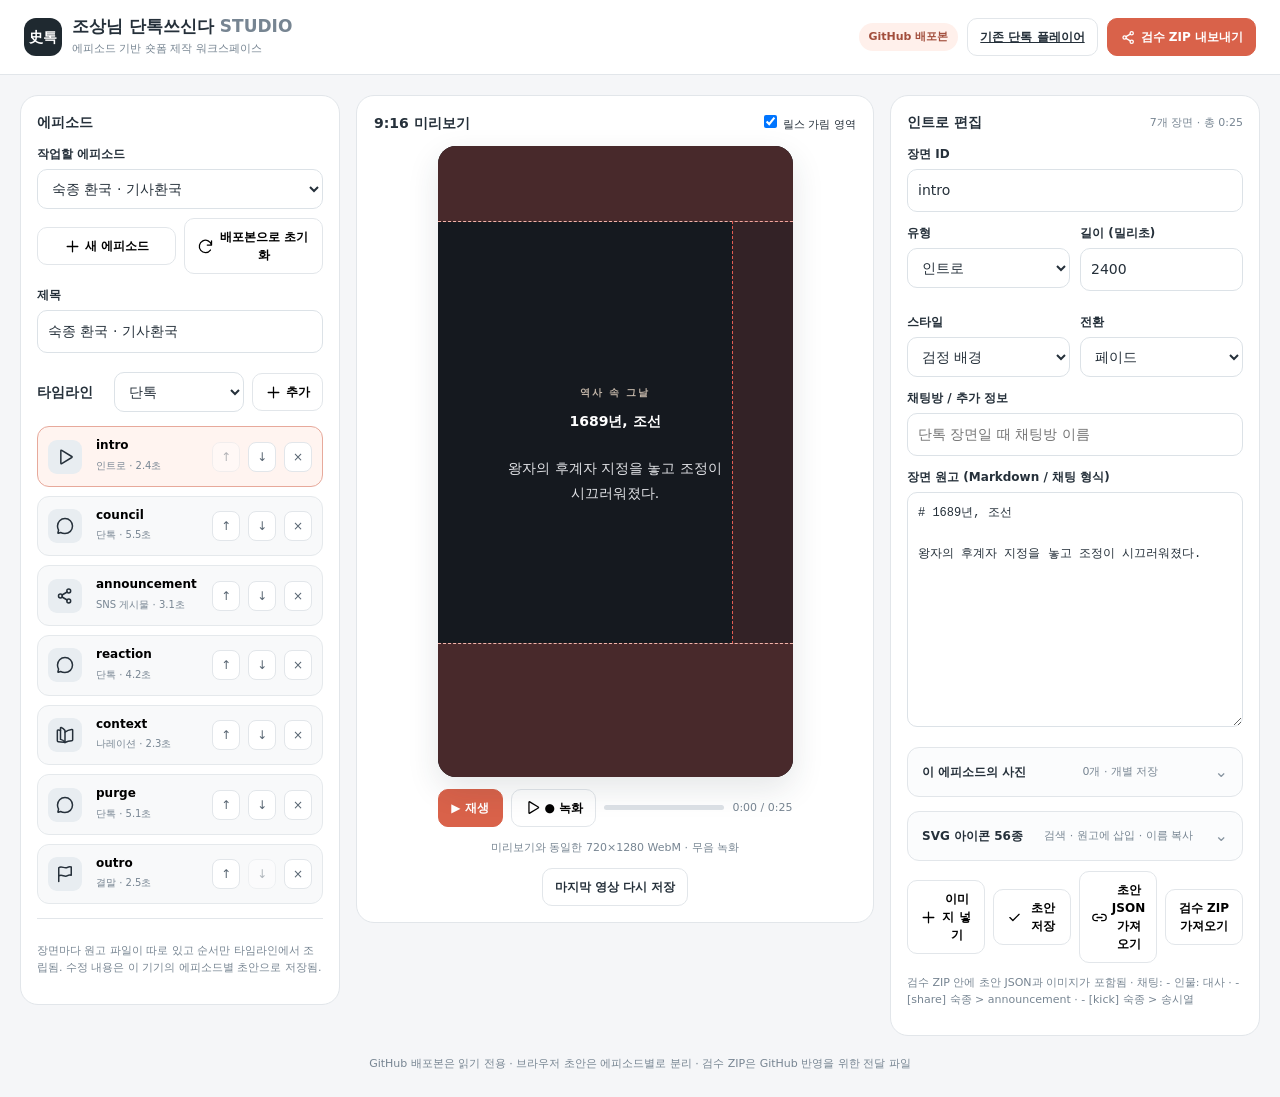
==== studio.html @ 0820fd2d "feat(studio): canvas preview, video recorder controls and episode media library" ====
<!doctype html>
<html lang="ko">
<head>
<meta charset="utf-8">
<meta name="viewport" content="width=device-width,initial-scale=1,viewport-fit=cover">
<meta name="color-scheme" content="light">
<title>조상님 단톡쓰신다 · Studio</title>
<link rel="stylesheet" href="studio/studio.css">
</head>
<body>
<header class="top">
  <div class="brand"><div class="mark">史톡</div><div><h1>조상님 단톡쓰신다 <span class="muted">STUDIO</span></h1><small>에피소드 기반 숏폼 제작 워크스페이스</small></div></div>
  <div class="header-actions"><span id="saveState" class="status">불러오는 중</span><a class="btn" href="/">기존 단톡 플레이어</a><button id="exportBtn" class="btn primary" data-studio-icon="share" type="button">검수 ZIP 내보내기</button></div>
</header>
<main class="main">
  <section class="panel episode-panel" aria-label="에피소드 및 장면 목록">
    <div class="panel-inner">
      <h2>에피소드</h2>
      <label for="episodeSelect">작업할 에피소드</label>
      <select id="episodeSelect"></select>
      <div class="row buttons" style="margin-top:9px"><button id="newEpisodeBtn" class="btn" data-studio-icon="plus" type="button">새 에피소드</button><button id="resetBtn" class="btn" data-studio-icon="refresh" type="button">배포본으로 초기화</button></div>
      <label for="episodeTitle">제목</label><input id="episodeTitle" type="text" maxlength="100">
      <div class="row" style="margin-top:19px"><h2 style="margin:0;flex:1">타임라인</h2><select id="newKind" aria-label="추가할 장면 유형" style="width:130px"><option value="chat">단톡</option><option value="narration">나레이션</option><option value="post">SNS 게시물</option><option value="intro">인트로</option><option value="photo">사진</option><option value="outro">결말</option></select><button id="addSceneBtn" class="btn" data-studio-icon="plus" type="button" aria-label="장면 추가">추가</button></div>
      <div id="timeline" class="timeline" aria-label="장면 순서"></div>
      <div class="workspace-tip">
        <p class="hint">장면마다 원고 파일이 따로 있고 순서만 타임라인에서 조립됨. 수정 내용은 이 기기의 에피소드별 초안으로 저장됨.</p>
      </div>
    </div>
  </section>
  <section class="panel preview-panel" aria-label="영상 장면 미리보기">
    <div class="preview-title"><h2>9:16 미리보기</h2><label style="margin:0;font-weight:500;font-size:11px"><input type="checkbox" id="guideToggle" checked> 릴스 가림 영역</label></div>
    <div id="stage" class="stage"><div id="sceneContainer" class="scene"></div><canvas id="videoCanvas" class="studio-video-canvas" width="720" height="1280" aria-label="장면 재생과 실제 녹화에 사용되는 영상 미리보기"></canvas><div id="guides" class="safe-guides"><div class="safe-right"></div></div></div>
    <div class="preview-controls"><button id="playBtn" class="btn primary" type="button">▶ 재생</button><button id="recordBtn" class="btn" data-studio-icon="play" type="button">● 녹화</button><div class="progress"><span id="progressFill"></span></div><span id="previewTime" class="preview-time">0:00</span></div>
    <p class="hint" id="recordHelp" style="text-align:center;margin:0">미리보기와 동일한 720×1280 WebM · 무음 녹화</p><a id="recordDownload" class="btn hidden" download="episode.webm">마지막 영상 다시 저장</a>
  </section>
  <section class="panel editor-panel" aria-label="선택 장면 편집">
    <div class="panel-inner">
      <div class="row" style="justify-content:space-between"><h2 id="editingHeading" style="margin:0">장면 편집</h2><span id="scenePosition" class="hint">장면을 선택하세요</span></div>
      <label for="sceneId">장면 ID</label><input id="sceneId" type="text" readonly>
      <div class="field-grid">
        <div><label for="sceneKind">유형</label><select id="sceneKind"><option value="intro">인트로</option><option value="chat">단톡</option><option value="post">SNS 게시물</option><option value="narration">나레이션</option><option value="photo">사진</option><option value="outro">결말</option></select></div>
        <div><label for="duration">길이 (밀리초)</label><input id="duration" type="number" min="200" max="60000" step="100"></div>
        <div><label for="sceneVariant">스타일</label><select id="sceneVariant"><option value="">기본</option><option value="kakao">단톡 · 카톡</option><option value="webtoon">나레이션 · 웹툰</option><option value="social">SNS · 게시물</option><option value="dark">검정 배경</option></select></div>
        <div><label for="transition">전환</label><select id="transition"><option value="cut">바로 전환</option><option value="fade">페이드</option></select></div>
      </div>
      <label for="sceneRoom">채팅방 / 추가 정보</label><input id="sceneRoom" type="text" placeholder="단톡 장면일 때 채팅방 이름">
      <label for="sceneContent">장면 원고 (Markdown / 채팅 형식)</label>
      <textarea id="sceneContent" class="editor-area" spellcheck="false" placeholder="# 1689년, 조선"></textarea>
      <details class="icon-library" id="assetsLibrary">
        <summary><strong>이 에피소드의 사진</strong> <span class="muted" id="mediaCount">0개 · 개별 저장</span></summary>
        <div class="icon-library-body">
          <div id="mediaGrid" class="media-grid"></div>
          <p class="hint">사진을 누르면 선택 장면 커서 위치에 삽입됨 · 사진은 이 에피소드에만 저장됨</p>
        </div>
      </details>
      <details class="icon-library" id="iconLibrary">
        <summary><strong>SVG 아이콘 56종</strong> <span class="muted">검색 · 원고에 삽입 · 이름 복사</span></summary>
        <div class="icon-library-body">
          <label for="iconSearch">아이콘 이름 검색</label>
          <input id="iconSearch" type="search" placeholder="예: chat, play, bell, home-fill" autocomplete="off">
          <div id="iconGrid" class="icon-grid" aria-label="SVG 아이콘 목록"></div>
          <p class="hint">아이콘을 누르면 커서 위치에 <code>:icon(chat):</code> 같은 표식이 들어감. 본문·채팅·SNS 화면에서 동일하게 표시됨.</p>
        </div>
      </details>
      <div class="row buttons" style="margin-top:10px"><button class="btn" id="uploadImageBtn" data-studio-icon="plus" type="button">이미지 넣기</button><button class="btn" id="saveBtn" data-studio-icon="check" type="button">초안 저장</button><button class="btn" id="importBtn" data-studio-icon="link" type="button">초안 JSON 가져오기</button><button class="btn" id="importZipBtn" type="button">검수 ZIP 가져오기</button></div>
      <p id="editorHelp" class="hint">검수 ZIP 안에 초안 JSON과 이미지가 포함됨 · 채팅: - 인물: 대사 · - [share] 숙종 > announcement · - [kick] 숙종 > 송시열</p>
      <p id="error" class="hint" style="color:#b34d45" role="status"></p>
    </div>
  </section>
</main>
<div class="footer">GitHub 배포본은 읽기 전용 · 브라우저 초안은 에피소드별로 분리 · 검수 ZIP은 GitHub 반영을 위한 전달 파일</div>
<input id="imageFile" type="file" accept="image/*" hidden>
<input id="importFile" type="file" accept="application/json,.json" hidden><input id="importZipFile" type="file" accept=".zip,application/zip" hidden>
<script defer src="studio/icons.js"></script>
<script defer src="studio/renderer.js"></script>
<script defer src="studio/canvas.js"></script>
<script defer src="studio/webm.js"></script>
<script defer src="studio/zip.js"></script>
<script defer src="studio/app.js"></script>
</body>
</html>
---- studio/studio.css ----
:root{color-scheme:light;--base:#f5f6f8;--paper:#fff;--text:#25303a;--muted:#778592;--line:#e2e6ea;--accent:#d9624a}
*{box-sizing:border-box}body{margin:0;background:var(--base);color:var(--text);font:14px/1.5 "Pretendard","Noto Sans KR",system-ui,sans-serif}
button,input,select,textarea{font:inherit}button{cursor:pointer}button:disabled{opacity:.45;cursor:not-allowed}
header.top{display:flex;gap:16px;align-items:center;justify-content:space-between;padding:16px 24px;background:var(--paper);border-bottom:1px solid var(--line)}
.brand{display:flex;align-items:center;gap:10px}.mark{display:grid;place-items:center;background:#1f2930;color:#fff;font-weight:900;width:38px;height:38px;border-radius:12px}.brand h1{font-size:17px;line-height:1.25;margin:0}.brand small{font-size:11px;color:var(--muted)}a{color:inherit}
.header-actions{display:flex;align-items:center;gap:9px;flex-wrap:wrap}
.status{color:#a24e3c;font-size:11px;font-weight:750;background:#fff0eb;border-radius:99px;padding:6px 10px}.status.saved{color:#4f806a;background:#e8f3ed}
.btn{display:inline-flex;align-items:center;justify-content:center;border:1px solid var(--line);background:#fff;padding:9px 12px;border-radius:10px;font-size:12px;font-weight:750;gap:4px;min-height:37px}
.btn.primary{background:var(--accent);color:#fff;border-color:var(--accent)}.btn.ghost{background:#f5f6f8}
.main{display:grid;grid-template-columns:minmax(270px,320px) minmax(305px,1fr) minmax(310px,370px);gap:16px;padding:20px;max-width:1550px;margin:auto;align-items:start}
.panel{background:var(--paper);border:1px solid var(--line);border-radius:18px;min-height:180px;overflow:hidden}.panel-inner{padding:16px}.panel h2{font-size:14px;margin:0 0 12px}.muted{color:var(--muted)}.hint{font-size:11px;color:var(--muted);line-height:1.55}
label{display:block;font-weight:750;font-size:12px;margin:12px 0 6px}
input[type=text],input[type=number],select,textarea{width:100%;border:1px solid #dce2e7;background:#fff;border-radius:10px;padding:10px;color:var(--text);outline-offset:2px}
select{cursor:pointer}.row{display:flex;gap:8px;align-items:center}.row>*{min-width:0}.row>*:first-child{flex:1}
.timeline{display:grid;gap:9px;margin:14px 0}.scene-item{background:#f8f9fa;border:1px solid #e5e9ec;border-radius:12px;padding:10px;text-align:left;display:flex;gap:8px;align-items:center;transition:border-color .12s,background .12s}
.scene-item.selected{background:#fff4f0;border-color:#e7a99b}.scene-icon{display:grid;place-items:center;flex:0 0 34px;width:34px;height:34px;border-radius:9px;background:#e8edf1;font-size:16px}
.scene-item strong{display:block;font-size:12px;line-height:1.3}.scene-item small{color:var(--muted);font-size:10px}.scene-item .scene-name{flex:1;min-width:0}.scene-item .scene-name strong{overflow:hidden;text-overflow:ellipsis;white-space:nowrap}.mini{width:28px;height:30px;border:1px solid var(--line);background:#fff;border-radius:8px;color:#586572;font-size:12px}
.row.buttons{flex-wrap:wrap}.row.buttons>*{flex:1}.workspace-tip{border-top:1px solid var(--line);margin-top:14px;padding-top:12px}
.preview-panel{display:flex;flex-direction:column;align-items:center;gap:12px;padding:16px 12px}.preview-title{align-self:stretch;display:flex;justify-content:space-between;align-items:center;padding:0 5px}.preview-title h2{margin:0}.stage{position:relative;width:min(100%,355px);aspect-ratio:9/16;border-radius:18px;overflow:hidden;background:#161b22;isolation:isolate;box-shadow:0 12px 32px #25333c1e}
.stage>.scene{position:absolute;inset:0;overflow:hidden;animation:sceneEnter .23s ease-out both}
.stage>.scene.is-fading{animation:sceneFade .26s ease-out both}
@keyframes sceneEnter{from{opacity:.65;transform:translateY(5px)}to{opacity:1;transform:none}}
@keyframes sceneFade{from{opacity:0}to{opacity:1}}
.scene-fullcard{position:absolute;inset:0;padding:16% 9% 22%;display:flex;flex-direction:column;justify-content:center;gap:12px;text-align:center;overflow:hidden}
.scene-fullcard.dark{background:#15191f;color:#fff}.scene-fullcard.narration{background:#17191d;color:#fff;padding:22% 9% 29%}
.scene-kicker{letter-spacing:2px;text-transform:uppercase;font-size:10px;color:#c1b4a7;font-weight:700}.scene-bigtitle{font-size:clamp(21px,5vw,29px);line-height:1.42;margin:0;word-break:keep-all;white-space:pre-wrap}.scene-description{color:#e1e2e6;font-size:14px;line-height:1.8;white-space:pre-wrap;word-break:keep-all}.scene-description p{margin:0 0 10px}.scene-background-image{position:absolute;inset:0;width:100%;height:100%;object-fit:cover;z-index:-1;opacity:.48}.webtoon-narration{background:#13171be8;border:1px solid #a9b4c0;padding:16px 14px;text-align:left}
.studio-chat{position:absolute;inset:0;background:#b9cee0;padding:12% 16% 22% 3%;display:flex;flex-direction:column;color:#213443}.studio-chat-head{display:flex;align-items:center;gap:8px;background:#dae5f0;margin:-2px -16% 0 -3.5%;padding:10px 20% 11px 7%;min-height:48px;font-size:12px;font-weight:800}.studio-back{font-size:20px}.studio-room{flex:1;overflow:hidden;text-overflow:ellipsis;white-space:nowrap}.studio-menu{opacity:.65}.studio-chat-body{overflow:hidden;flex:1;display:flex;flex-direction:column;justify-content:flex-end;gap:8px;padding:8px 0}.studio-chat-row{display:flex;gap:7px;align-items:flex-start;animation:bubbleIn .25s ease both}.studio-chat-avatar{flex:0 0 25px;width:25px;height:25px;border-radius:8px;background:#60788d;display:grid;place-items:center;color:#fff;font-size:11px;font-weight:800}.studio-chat-message{flex:1;min-width:0;display:flex;flex-direction:column;align-items:flex-start;gap:3px}.studio-chat-author{font-size:10px;font-weight:750}.studio-chat-bubble,.studio-shared-post{background:#fff;border-radius:3px 10px 10px 10px;padding:9px;font-size:12px;line-height:1.5;white-space:pre-wrap;overflow-wrap:anywhere;max-width:100%}.studio-shared-post{width:100%;border:1px solid #e5e9ed}.studio-share-label{color:#758392;font-size:10px;margin-bottom:5px}.studio-shared-post p{font-size:11px;margin:5px 0}.studio-system{align-self:center;text-align:center;font-size:10px;color:#fff;border-radius:99px;background:#566c8099;padding:7px 10px;animation:bubbleIn .25s ease both}
@keyframes bubbleIn{from{opacity:0;transform:translateY(8px)}to{opacity:1;transform:none}}
.studio-post-wrap{position:absolute;inset:0;display:flex;align-items:center;justify-content:center;background:#eef1f5;padding:16% 10% 20%}
.studio-post{background:#fff;border:1px solid #dae1e6;width:100%;border-radius:18px;padding:16px;box-shadow:0 9px 35px #161f2816}.studio-post-head{display:flex;align-items:center;gap:9px}.studio-post-avatar{width:37px;height:37px;border-radius:50%;background:#26333d;color:#fff;display:grid;place-items:center;font-size:18px;font-weight:800}.studio-post-author{flex:1;display:flex;flex-direction:column;gap:0;font-size:12px}.studio-post-author span{font-size:10px;color:#85909c}.studio-post-dots{color:#99a3ae}.studio-post-text{font-size:14px;line-height:1.6;white-space:pre-wrap;overflow-wrap:anywhere;margin-top:17px}.studio-post-text p{margin:0 0 9px}.studio-post-actions{font-size:15px;color:#71808b;letter-spacing:2px;border-top:1px solid #edf1f3;margin-top:12px;padding-top:11px}.studio-post-image{width:100%;max-height:225px;object-fit:cover;border-radius:11px}
.studio-photo-wrap{position:absolute;inset:0;display:flex;flex-direction:column;align-items:center;justify-content:center;background:#161b20;padding:14% 8% 21%;color:white}.studio-photo-image{width:100%;max-height:80%;object-fit:contain;border-radius:8px}.studio-photo-title{font-size:19px}.studio-photo-caption{font-size:12px;line-height:1.5;text-align:center}.scene-image-missing{padding:22px;border:1px dashed #bdc6ce;border-radius:12px;font-size:12px;text-align:center}
.safe-guides{pointer-events:none;position:absolute;inset:0;z-index:10}.safe-guides.hidden{display:none}.safe-guides:before{content:'';position:absolute;inset:0 0 auto;background:#e35b5240;height:12%;border-bottom:1px dashed #f3b5ab}.safe-guides:after{content:'';position:absolute;inset:auto 0 0;background:#e35b5240;height:21%;border-top:1px dashed #f3b5ab}.safe-right{position:absolute;inset:12% 0 21% auto;width:17%;background:#e35b5226;border-left:1px dashed #e35b52}
.preview-controls{display:flex;gap:8px;align-items:center;justify-content:center;width:min(100%,355px)}.preview-controls button{min-width:65px}.progress{height:5px;background:#dde2e7;border-radius:20px;flex:1;overflow:hidden}.progress>span{display:block;height:100%;width:0;background:var(--accent)}.preview-time{font-size:11px;color:var(--muted);font-variant-numeric:tabular-nums}
.editor-area{resize:vertical;min-height:235px;max-height:60vh;font-family:ui-monospace,SFMono-Regular,Consolas,monospace;font-size:12px;line-height:1.7}.field-grid{display:grid;grid-template-columns:1fr 1fr;gap:10px}.field-grid label{margin-bottom:6px}.footer{font-size:11px;color:var(--muted);padding:0 20px 24px;text-align:center;max-width:1550px;margin:auto}.busy{opacity:.6;pointer-events:none}
@media(max-width:1180px){.main{grid-template-columns:minmax(230px,300px) 1fr}.editor-panel{grid-column:2;grid-row:1/span 2}.preview-panel{grid-column:1;grid-row:2}.stage{max-width:300px}}
@media(max-width:800px){header.top{padding:12px 15px;align-items:flex-start}.header-actions{justify-content:flex-end}.header-actions a{display:none}.main{display:flex;flex-direction:column;padding:12px;gap:12px}.panel{width:100%}.preview-panel{order:1}.episode-panel{order:2}.editor-panel{order:3}.stage{max-width:320px}.brand h1{font-size:14px}}


/* Soft SVG icons — original source geometry through CSS mask / currentColor. */
.studio-icon{display:inline-block;flex:none;width:18px;height:18px;background:currentColor;
  -webkit-mask-image:var(--studio-icon-url);mask-image:var(--studio-icon-url);
  -webkit-mask-repeat:no-repeat;mask-repeat:no-repeat;
  -webkit-mask-position:center;mask-position:center;
  -webkit-mask-size:contain;mask-size:contain;
  vertical-align:-.19em}
.scene-inline-icon{margin:0 .08em;vertical-align:-.22em}
.icon-library{margin-top:14px;border:1px solid var(--line);border-radius:12px;overflow:hidden;background:#fbfcfd}
.icon-library summary{cursor:pointer;list-style:none;padding:12px 14px;display:flex;justify-content:space-between;gap:6px;align-items:center;font-size:12px}
.icon-library summary::-webkit-details-marker{display:none}
.icon-library summary::after{content:'⌄';font-size:16px;color:#8794a0}
.icon-library[open] summary::after{content:'⌃'}
.icon-library summary span{font-size:11px}
.icon-library-body{border-top:1px solid var(--line);padding:12px}
.icon-library-body label{margin:0 0 6px}
.icon-library-body input{font-size:12px}
.icon-grid{display:grid;grid-template-columns:repeat(auto-fill,minmax(80px,1fr));gap:7px;max-height:320px;overflow-y:auto;margin-top:11px;padding:1px;scrollbar-width:thin}
.icon-card{display:flex;flex-direction:column;align-items:stretch;justify-content:space-between;min-width:0;border:1px solid #e4e9ec;border-radius:10px;background:#fff;overflow:hidden}
.icon-pick{background:none;border:0;color:#273745;display:flex;align-items:center;justify-content:center;flex-direction:column;gap:8px;padding:10px 4px 8px;min-height:71px;width:100%}
.icon-pick:hover,.icon-pick:focus-visible{background:#f9eae5;color:#ae4f39}
.icon-label{font-size:9.5px;line-height:1.3;word-break:break-word;text-align:center;color:#667582}
.icon-copy{font-size:10px;font-weight:650;border:0;border-top:1px solid #e9ecef;background:#f7f9fb;min-height:28px;color:#667582}
.icon-copy:hover,.icon-copy:focus-visible{color:#b3503d;background:#ffede7}
.studio-post-actions{display:flex;justify-content:space-between;align-items:center;letter-spacing:normal}
@media(max-width:800px){.icon-grid{grid-template-columns:repeat(auto-fill,minmax(72px,1fr));max-height:270px}}
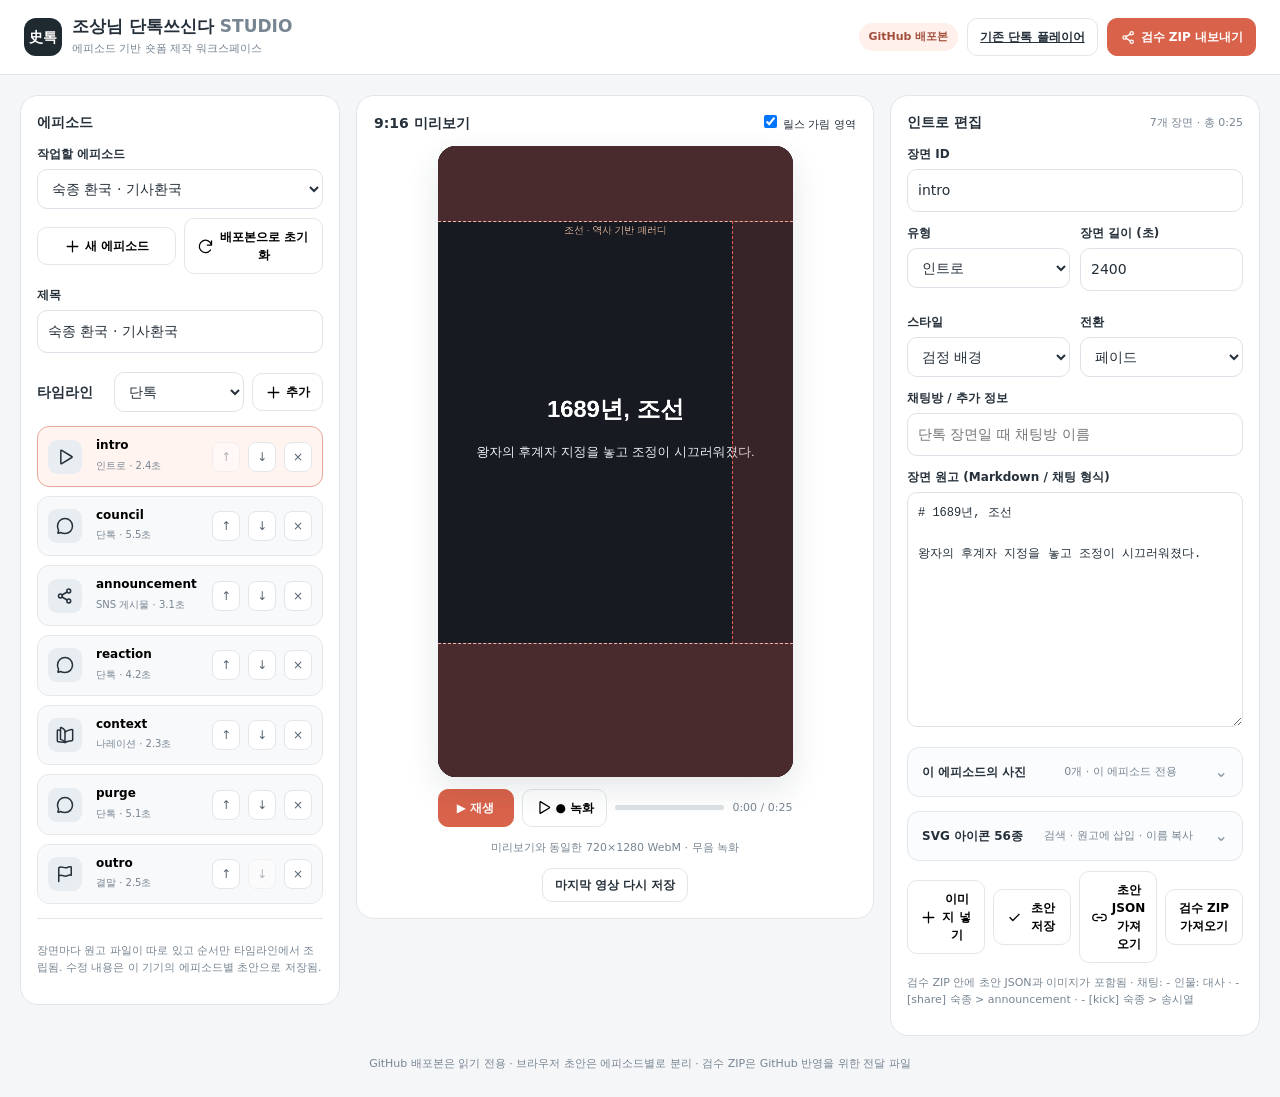
==== commit 73959f1f: "feat(studio): scrubable timeline, seconds-based duration and multi-image upload" ====
--- a/studio.html
+++ b/studio.html
@@ -30,7 +30,7 @@
   <section class="panel preview-panel" aria-label="영상 장면 미리보기">
     <div class="preview-title"><h2>9:16 미리보기</h2><label style="margin:0;font-weight:500;font-size:11px"><input type="checkbox" id="guideToggle" checked> 릴스 가림 영역</label></div>
     <div id="stage" class="stage"><div id="sceneContainer" class="scene"></div><canvas id="videoCanvas" class="studio-video-canvas" width="720" height="1280" aria-label="장면 재생과 실제 녹화에 사용되는 영상 미리보기"></canvas><div id="guides" class="safe-guides"><div class="safe-right"></div></div></div>
-    <div class="preview-controls"><button id="playBtn" class="btn primary" type="button">▶ 재생</button><button id="recordBtn" class="btn" data-studio-icon="play" type="button">● 녹화</button><div class="progress"><span id="progressFill"></span></div><span id="previewTime" class="preview-time">0:00</span></div>
+    <div class="preview-controls"><button id="playBtn" class="btn primary" type="button">▶ 재생</button><button id="recordBtn" class="btn" data-studio-icon="play" type="button">● 녹화</button><div class="progress"><span id="progressFill"></span><input id="seek" type="range" min="0" max="1000" step="1" value="0" aria-label="영상 시점 이동"></div><span id="previewTime" class="preview-time">0:00</span></div>
     <p class="hint" id="recordHelp" style="text-align:center;margin:0">미리보기와 동일한 720×1280 WebM · 무음 녹화</p><a id="recordDownload" class="btn hidden" download="episode.webm">마지막 영상 다시 저장</a>
   </section>
   <section class="panel editor-panel" aria-label="선택 장면 편집">
@@ -39,7 +39,7 @@
       <label for="sceneId">장면 ID</label><input id="sceneId" type="text" readonly>
       <div class="field-grid">
         <div><label for="sceneKind">유형</label><select id="sceneKind"><option value="intro">인트로</option><option value="chat">단톡</option><option value="post">SNS 게시물</option><option value="narration">나레이션</option><option value="photo">사진</option><option value="outro">결말</option></select></div>
-        <div><label for="duration">길이 (밀리초)</label><input id="duration" type="number" min="200" max="60000" step="100"></div>
+        <div><label for="duration">장면 길이 (초)</label><input id="duration" type="number" min="0.2" max="60" step="0.1"></div>
         <div><label for="sceneVariant">스타일</label><select id="sceneVariant"><option value="">기본</option><option value="kakao">단톡 · 카톡</option><option value="webtoon">나레이션 · 웹툰</option><option value="social">SNS · 게시물</option><option value="dark">검정 배경</option></select></div>
         <div><label for="transition">전환</label><select id="transition"><option value="cut">바로 전환</option><option value="fade">페이드</option></select></div>
       </div>
@@ -69,7 +69,7 @@
   </section>
 </main>
 <div class="footer">GitHub 배포본은 읽기 전용 · 브라우저 초안은 에피소드별로 분리 · 검수 ZIP은 GitHub 반영을 위한 전달 파일</div>
-<input id="imageFile" type="file" accept="image/*" hidden>
+<input id="imageFile" type="file" accept="image/*" multiple hidden>
 <input id="importFile" type="file" accept="application/json,.json" hidden><input id="importZipFile" type="file" accept=".zip,application/zip" hidden>
 <script defer src="studio/icons.js"></script>
 <script defer src="studio/renderer.js"></script>
--- a/studio/studio.css
+++ b/studio/studio.css
@@ -62,3 +62,21 @@
 .icon-copy:hover,.icon-copy:focus-visible{color:#b3503d;background:#ffede7}
 .studio-post-actions{display:flex;justify-content:space-between;align-items:center;letter-spacing:normal}
 @media(max-width:800px){.icon-grid{grid-template-columns:repeat(auto-fill,minmax(72px,1fr));max-height:270px}}
+
+
+/* Preview and output share this canvas. Safe guides are editor-only overlays. */
+.studio-video-canvas{position:absolute;inset:0;width:100%;height:100%;display:block;z-index:4;object-fit:fill;background:#171b21}
+.stage>.scene{visibility:hidden;pointer-events:none}
+.preview-controls{flex-wrap:wrap}.preview-controls .progress{min-width:85px}.preview-controls .btn{min-width:76px}
+.preview-controls #recordBtn.recording{background:#e1493f;border-color:#e1493f;color:white}
+.preview-panel #recordDownload{align-self:center;text-decoration:none;padding:7px 12px;min-height:34px}
+.media-grid{display:grid;grid-template-columns:repeat(auto-fill,minmax(90px,1fr));gap:8px;margin-top:10px;max-height:290px;overflow:auto}
+.media-card{position:relative;display:flex;flex-direction:column;gap:4px;border:1px solid var(--line);background:#fff;border-radius:11px;padding:5px;min-width:0}
+.media-card img{display:block;width:100%;aspect-ratio:1;object-fit:cover;border-radius:7px}
+.media-card .media-name{font-size:10px;white-space:nowrap;overflow:hidden;text-overflow:ellipsis}
+.media-card button{min-height:27px;border:1px solid #e4e7ea;border-radius:7px;background:#f6f8fa;color:#394958;font-size:10px;font-weight:750}
+.media-card .media-remove{color:#a54d45;background:#fff8f6}
+.media-card .media-remove:disabled{opacity:.4}
+#recordHelp{max-width:340px}
+
+.studio-chat-photo{background:#fff;padding:5px;border-radius:9px;width:min(100%,235px)}.studio-chat-photo img{width:100%;max-height:210px;object-fit:contain;display:block;border-radius:6px}
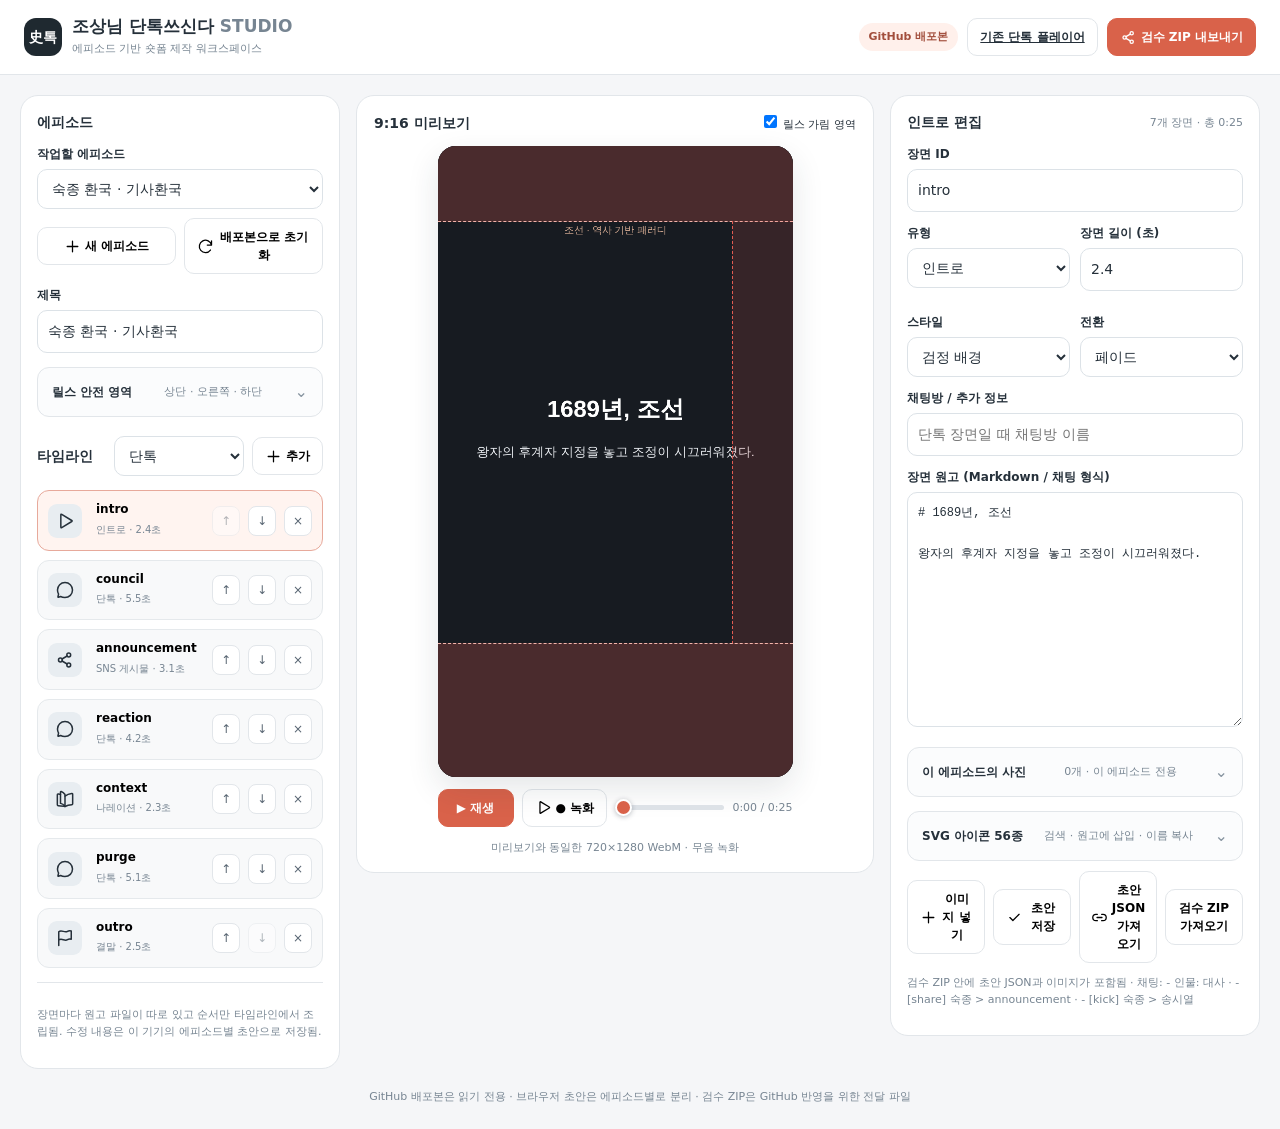
==== commit bd38b42f: "feat(studio): editable per-episode Reels safe area margins" ====
--- a/studio.html
+++ b/studio.html
@@ -20,6 +20,7 @@
       <select id="episodeSelect"></select>
       <div class="row buttons" style="margin-top:9px"><button id="newEpisodeBtn" class="btn" data-studio-icon="plus" type="button">새 에피소드</button><button id="resetBtn" class="btn" data-studio-icon="refresh" type="button">배포본으로 초기화</button></div>
       <label for="episodeTitle">제목</label><input id="episodeTitle" type="text" maxlength="100">
+      <details class="icon-library" id="safeSettings"><summary><strong>릴스 안전 영역</strong><span class="muted">상단 · 오른쪽 · 하단</span></summary><div class="icon-library-body"><div class="safe-grid"><label>상단 %<input id="safeTop" type="number" min="0" max="30" value="12" step="1"></label><label>오른쪽 %<input id="safeRight" type="number" min="0" max="29" value="17" step="1"></label><label>하단 %<input id="safeBottom" type="number" min="0" max="35" value="21" step="1"></label></div><p class="hint">이 에피소드의 미리보기와 녹화에 동시에 반영됨. 빨간 영역은 가이드에만 표시</p></div></details>
       <div class="row" style="margin-top:19px"><h2 style="margin:0;flex:1">타임라인</h2><select id="newKind" aria-label="추가할 장면 유형" style="width:130px"><option value="chat">단톡</option><option value="narration">나레이션</option><option value="post">SNS 게시물</option><option value="intro">인트로</option><option value="photo">사진</option><option value="outro">결말</option></select><button id="addSceneBtn" class="btn" data-studio-icon="plus" type="button" aria-label="장면 추가">추가</button></div>
       <div id="timeline" class="timeline" aria-label="장면 순서"></div>
       <div class="workspace-tip">
--- a/studio/studio.css
+++ b/studio/studio.css
@@ -80,3 +80,19 @@
 #recordHelp{max-width:340px}
 
 .studio-chat-photo{background:#fff;padding:5px;border-radius:9px;width:min(100%,235px)}.studio-chat-photo img{width:100%;max-height:210px;object-fit:contain;display:block;border-radius:6px}
+
+
+.hidden{display:none!important}
+.progress{position:relative;height:26px;overflow:visible;background:none;display:flex;align-items:center}
+.progress::before{content:'';position:absolute;left:0;right:0;top:10px;height:5px;background:#dde2e7;border-radius:20px}
+.progress>span{position:absolute;left:0;top:10px;height:5px;z-index:1;pointer-events:none}
+.progress input[type=range]{-webkit-appearance:none;appearance:none;position:absolute;inset:0;margin:0;width:100%;height:26px;border:0;background:transparent;cursor:pointer;z-index:2;padding:0}
+.progress input[type=range]::-webkit-slider-thumb{-webkit-appearance:none;appearance:none;background:#d9624a;border:2px solid #fff;box-shadow:0 1px 5px #26303b50;width:17px;height:17px;border-radius:50%}
+.progress input[type=range]::-moz-range-thumb{background:#d9624a;border:2px solid #fff;box-shadow:0 1px 5px #26303b50;width:17px;height:17px;border-radius:50%}
+.drop-active{outline:3px dashed #d9624a;outline-offset:-4px;background:#fff2ed}
+.safe-guides::before{height:var(--guide-top,12%)}
+.safe-guides::after{height:var(--guide-bottom,21%)}
+.safe-right{inset:var(--guide-top,12%) 0 var(--guide-bottom,21%) auto;width:var(--guide-right,17%)}
+.safe-grid{display:grid;grid-template-columns:repeat(3,minmax(0,1fr));gap:9px;margin:10px 0}
+.safe-grid label{margin:0;font-size:11px}
+.safe-grid input{width:100%;margin-top:5px}
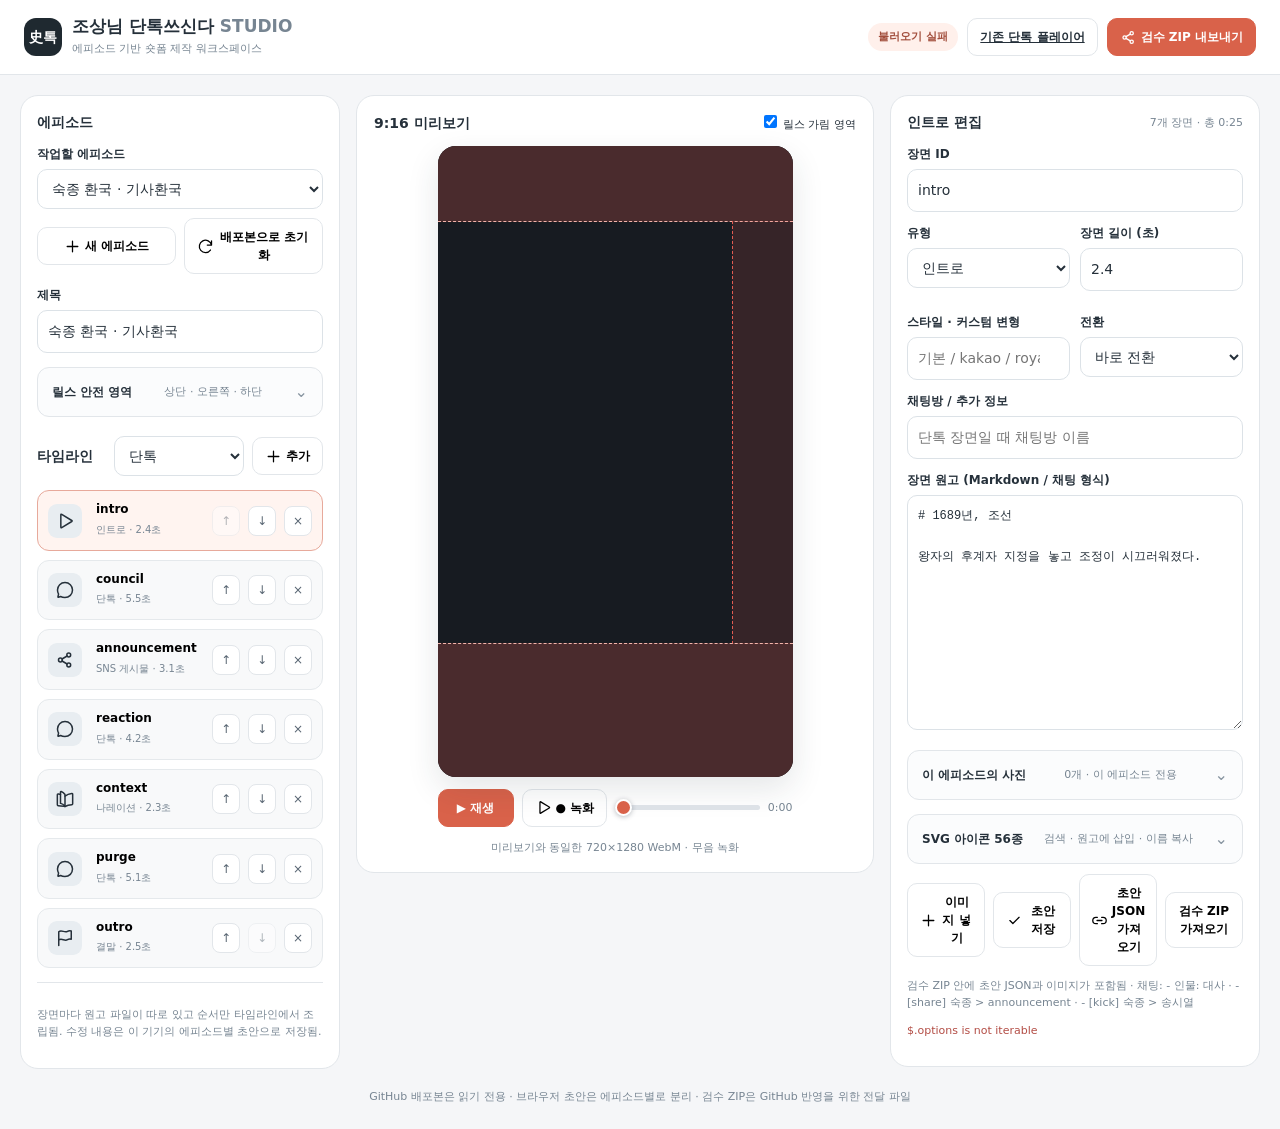
==== commit 1f5308f8: "feat(studio): style variants and reviewed Sukjong scene plugin" ====
--- a/studio.html
+++ b/studio.html
@@ -41,7 +41,7 @@
       <div class="field-grid">
         <div><label for="sceneKind">유형</label><select id="sceneKind"><option value="intro">인트로</option><option value="chat">단톡</option><option value="post">SNS 게시물</option><option value="narration">나레이션</option><option value="photo">사진</option><option value="outro">결말</option></select></div>
         <div><label for="duration">장면 길이 (초)</label><input id="duration" type="number" min="0.2" max="60" step="0.1"></div>
-        <div><label for="sceneVariant">스타일</label><select id="sceneVariant"><option value="">기본</option><option value="kakao">단톡 · 카톡</option><option value="webtoon">나레이션 · 웹툰</option><option value="social">SNS · 게시물</option><option value="dark">검정 배경</option></select></div>
+        <div><label for="sceneVariant">스타일 · 커스텀 변형</label><input id="sceneVariant" type="text" list="variantList" placeholder="기본 / kakao / royal-purge" maxlength="64"><datalist id="variantList"><option value="kakao"><option value="webtoon"><option value="social"><option value="dark"><option value="royal-purge"></datalist></div>
         <div><label for="transition">전환</label><select id="transition"><option value="cut">바로 전환</option><option value="fade">페이드</option></select></div>
       </div>
       <label for="sceneRoom">채팅방 / 추가 정보</label><input id="sceneRoom" type="text" placeholder="단톡 장면일 때 채팅방 이름">
@@ -75,6 +75,7 @@
 <script defer src="studio/icons.js"></script>
 <script defer src="studio/renderer.js"></script>
 <script defer src="studio/canvas.js"></script>
+<script defer src="studio/variants/sukjong-royal.js"></script>
 <script defer src="studio/webm.js"></script>
 <script defer src="studio/zip.js"></script>
 <script defer src="studio/app.js"></script>
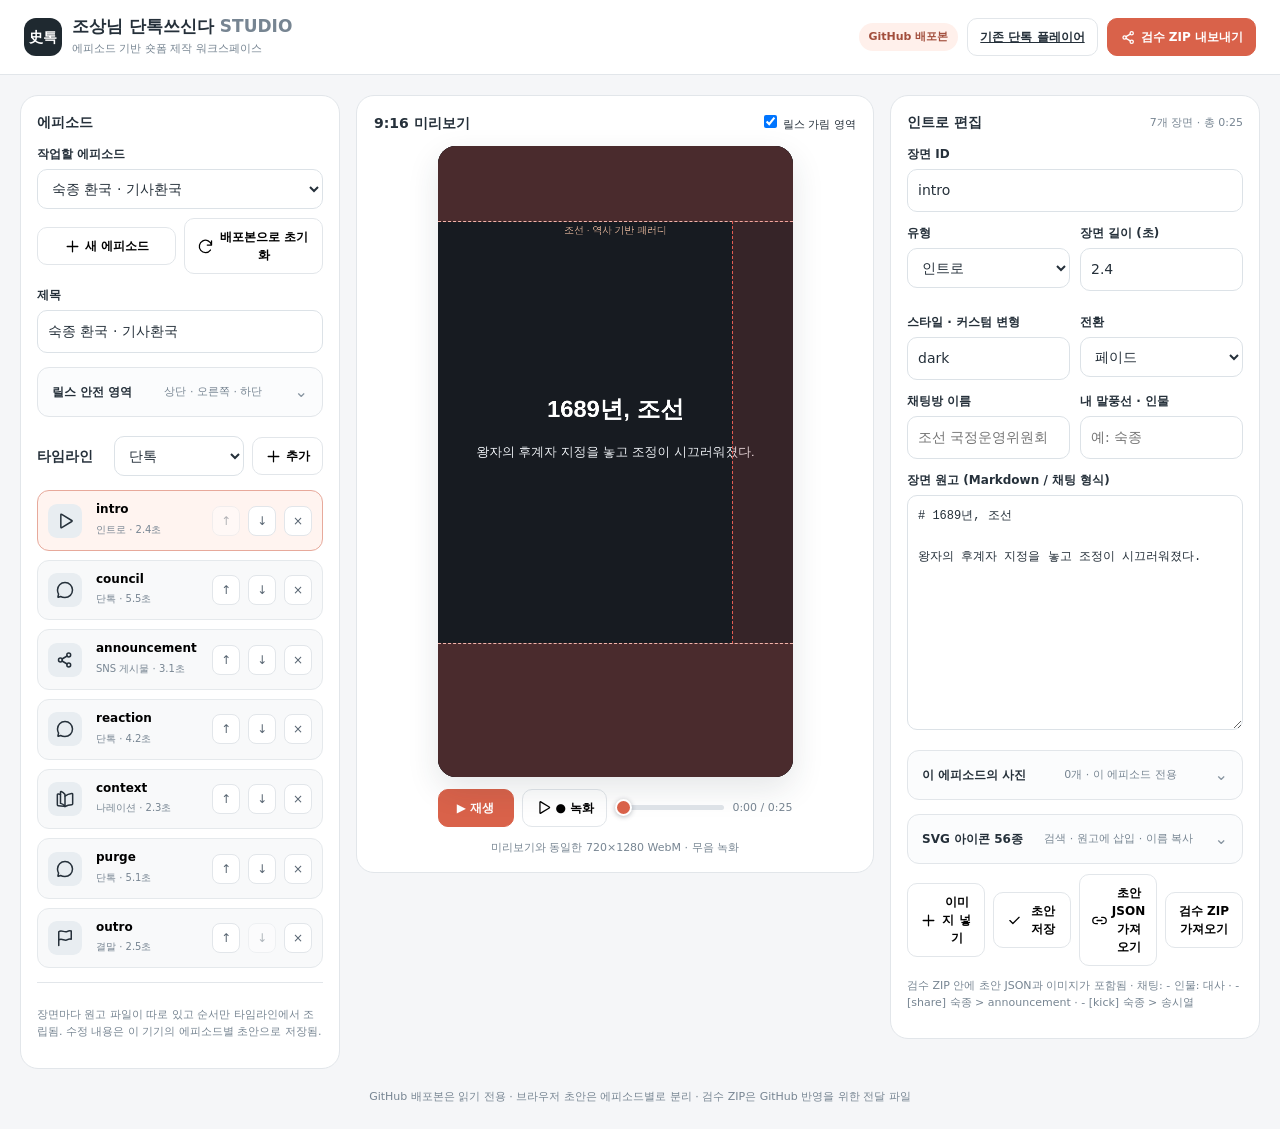
==== commit 2eeb89a9: "feat(studio): configure classic chat perspective and optional compact video chrome" ====
--- a/studio.html
+++ b/studio.html
@@ -20,7 +20,7 @@
       <select id="episodeSelect"></select>
       <div class="row buttons" style="margin-top:9px"><button id="newEpisodeBtn" class="btn" data-studio-icon="plus" type="button">새 에피소드</button><button id="resetBtn" class="btn" data-studio-icon="refresh" type="button">배포본으로 초기화</button></div>
       <label for="episodeTitle">제목</label><input id="episodeTitle" type="text" maxlength="100">
-      <details class="icon-library" id="safeSettings"><summary><strong>릴스 안전 영역</strong><span class="muted">상단 · 오른쪽 · 하단</span></summary><div class="icon-library-body"><div class="safe-grid"><label>상단 %<input id="safeTop" type="number" min="0" max="30" value="12" step="1"></label><label>오른쪽 %<input id="safeRight" type="number" min="0" max="29" value="17" step="1"></label><label>하단 %<input id="safeBottom" type="number" min="0" max="35" value="21" step="1"></label></div><p class="hint">이 에피소드의 미리보기와 녹화에 동시에 반영됨. 빨간 영역은 가이드에만 표시</p></div></details>
+      <details class="icon-library" id="safeSettings"><summary><strong>릴스 안전 영역</strong><span class="muted">상단 · 오른쪽 · 하단</span></summary><div class="icon-library-body"><div class="safe-grid"><label>상단 %<input id="safeTop" type="number" min="0" max="30" value="12" step="1"></label><label>오른쪽 %<input id="safeRight" type="number" min="0" max="29" value="17" step="1"></label><label>하단 %<input id="safeBottom" type="number" min="0" max="35" value="21" step="1"></label></div><label for="chatChrome">단톡 하단 입력창</label><select id="chatChrome"><option value="compact">릴스용 · 입력창 없음</option><option value="classic">클래식 · 입력창 표시</option></select><p class="hint">왼쪽·오른쪽 말풍선과 인물 프사·스크롤 연출은 그대로 유지함</p><p class="hint">이 에피소드의 미리보기와 녹화에 동시에 반영됨. 빨간 영역은 가이드에만 표시</p></div></details>
       <div class="row" style="margin-top:19px"><h2 style="margin:0;flex:1">타임라인</h2><select id="newKind" aria-label="추가할 장면 유형" style="width:130px"><option value="chat">단톡</option><option value="narration">나레이션</option><option value="post">SNS 게시물</option><option value="intro">인트로</option><option value="photo">사진</option><option value="outro">결말</option></select><button id="addSceneBtn" class="btn" data-studio-icon="plus" type="button" aria-label="장면 추가">추가</button></div>
       <div id="timeline" class="timeline" aria-label="장면 순서"></div>
       <div class="workspace-tip">
@@ -44,7 +44,10 @@
         <div><label for="sceneVariant">스타일 · 커스텀 변형</label><input id="sceneVariant" type="text" list="variantList" placeholder="기본 / kakao / royal-purge" maxlength="64"><datalist id="variantList"><option value="kakao"><option value="webtoon"><option value="social"><option value="dark"><option value="royal-purge"></datalist></div>
         <div><label for="transition">전환</label><select id="transition"><option value="cut">바로 전환</option><option value="fade">페이드</option></select></div>
       </div>
-      <label for="sceneRoom">채팅방 / 추가 정보</label><input id="sceneRoom" type="text" placeholder="단톡 장면일 때 채팅방 이름">
+      <div class="field-grid">
+        <div><label for="sceneRoom">채팅방 이름</label><input id="sceneRoom" type="text" placeholder="조선 국정운영위원회"></div>
+        <div><label for="scenePerspective">내 말풍선 · 인물</label><input id="scenePerspective" type="text" placeholder="예: 숙종" maxlength="64"></div>
+      </div>
       <label for="sceneContent">장면 원고 (Markdown / 채팅 형식)</label>
       <textarea id="sceneContent" class="editor-area" spellcheck="false" placeholder="# 1689년, 조선"></textarea>
       <details class="icon-library" id="assetsLibrary">
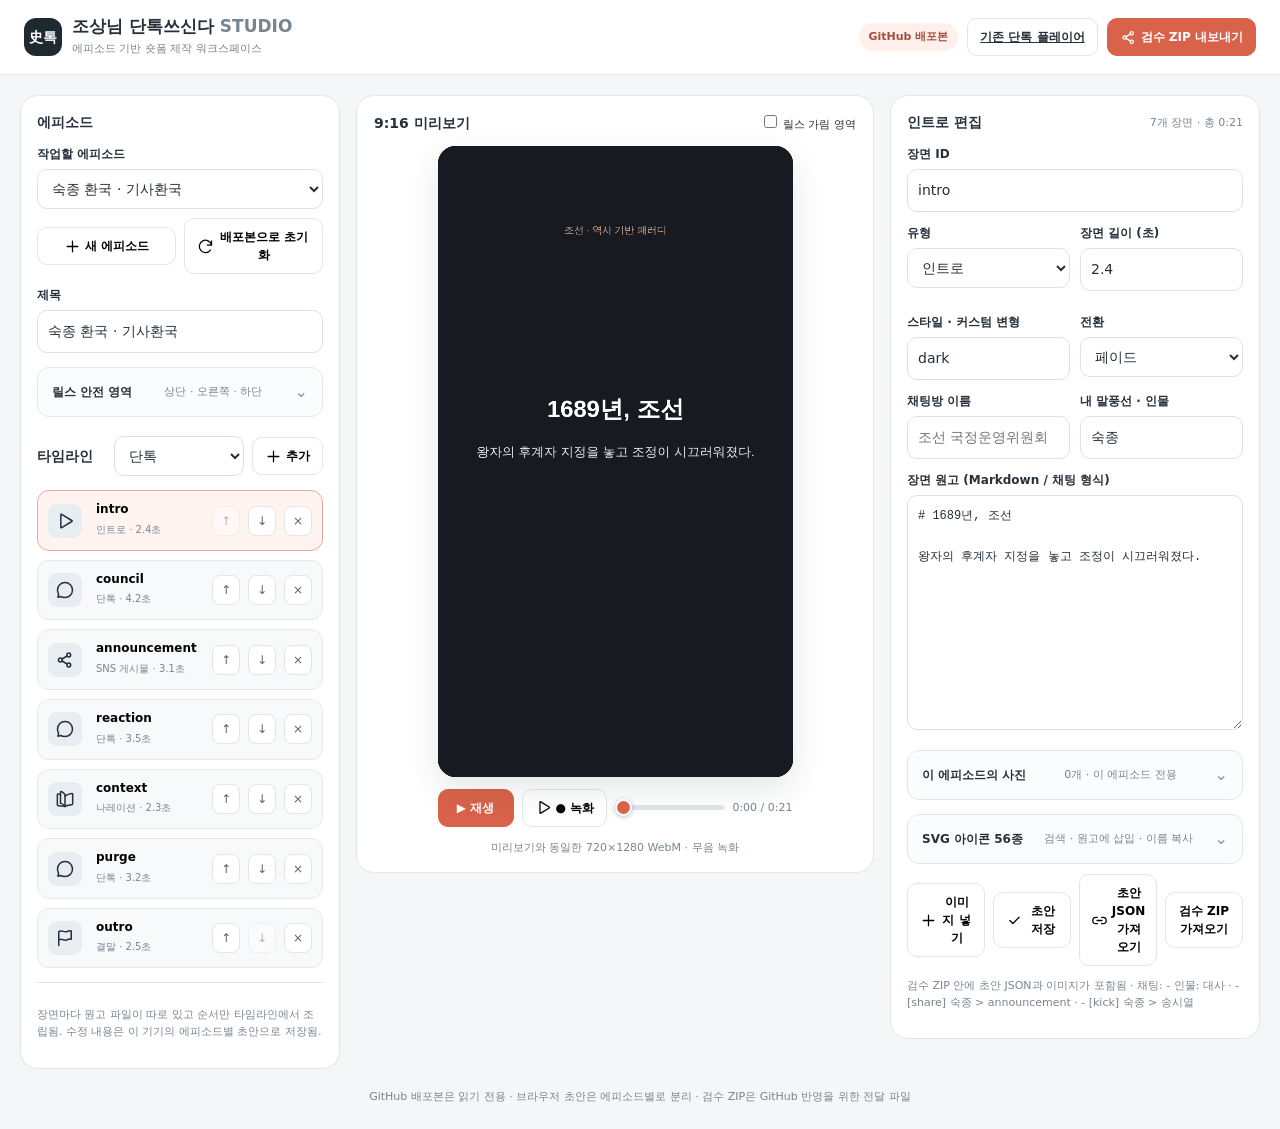
==== commit 7782ddcb: "fix(studio): hide intrusive editor-only Reels safe guides by default" ====
--- a/studio.html
+++ b/studio.html
@@ -29,8 +29,8 @@
     </div>
   </section>
   <section class="panel preview-panel" aria-label="영상 장면 미리보기">
-    <div class="preview-title"><h2>9:16 미리보기</h2><label style="margin:0;font-weight:500;font-size:11px"><input type="checkbox" id="guideToggle" checked> 릴스 가림 영역</label></div>
-    <div id="stage" class="stage"><div id="sceneContainer" class="scene"></div><canvas id="videoCanvas" class="studio-video-canvas" width="720" height="1280" aria-label="장면 재생과 실제 녹화에 사용되는 영상 미리보기"></canvas><div id="guides" class="safe-guides"><div class="safe-right"></div></div></div>
+    <div class="preview-title"><h2>9:16 미리보기</h2><label style="margin:0;font-weight:500;font-size:11px"><input type="checkbox" id="guideToggle"> 릴스 가림 영역</label></div>
+    <div id="stage" class="stage"><div id="sceneContainer" class="scene"></div><canvas id="videoCanvas" class="studio-video-canvas" width="720" height="1280" aria-label="장면 재생과 실제 녹화에 사용되는 영상 미리보기"></canvas><div id="guides" class="safe-guides hidden"><div class="safe-right"></div></div></div>
     <div class="preview-controls"><button id="playBtn" class="btn primary" type="button">▶ 재생</button><button id="recordBtn" class="btn" data-studio-icon="play" type="button">● 녹화</button><div class="progress"><span id="progressFill"></span><input id="seek" type="range" min="0" max="1000" step="1" value="0" aria-label="영상 시점 이동"></div><span id="previewTime" class="preview-time">0:00</span></div>
     <p class="hint" id="recordHelp" style="text-align:center;margin:0">미리보기와 동일한 720×1280 WebM · 무음 녹화</p><a id="recordDownload" class="btn hidden" download="episode.webm">마지막 영상 다시 저장</a>
   </section>
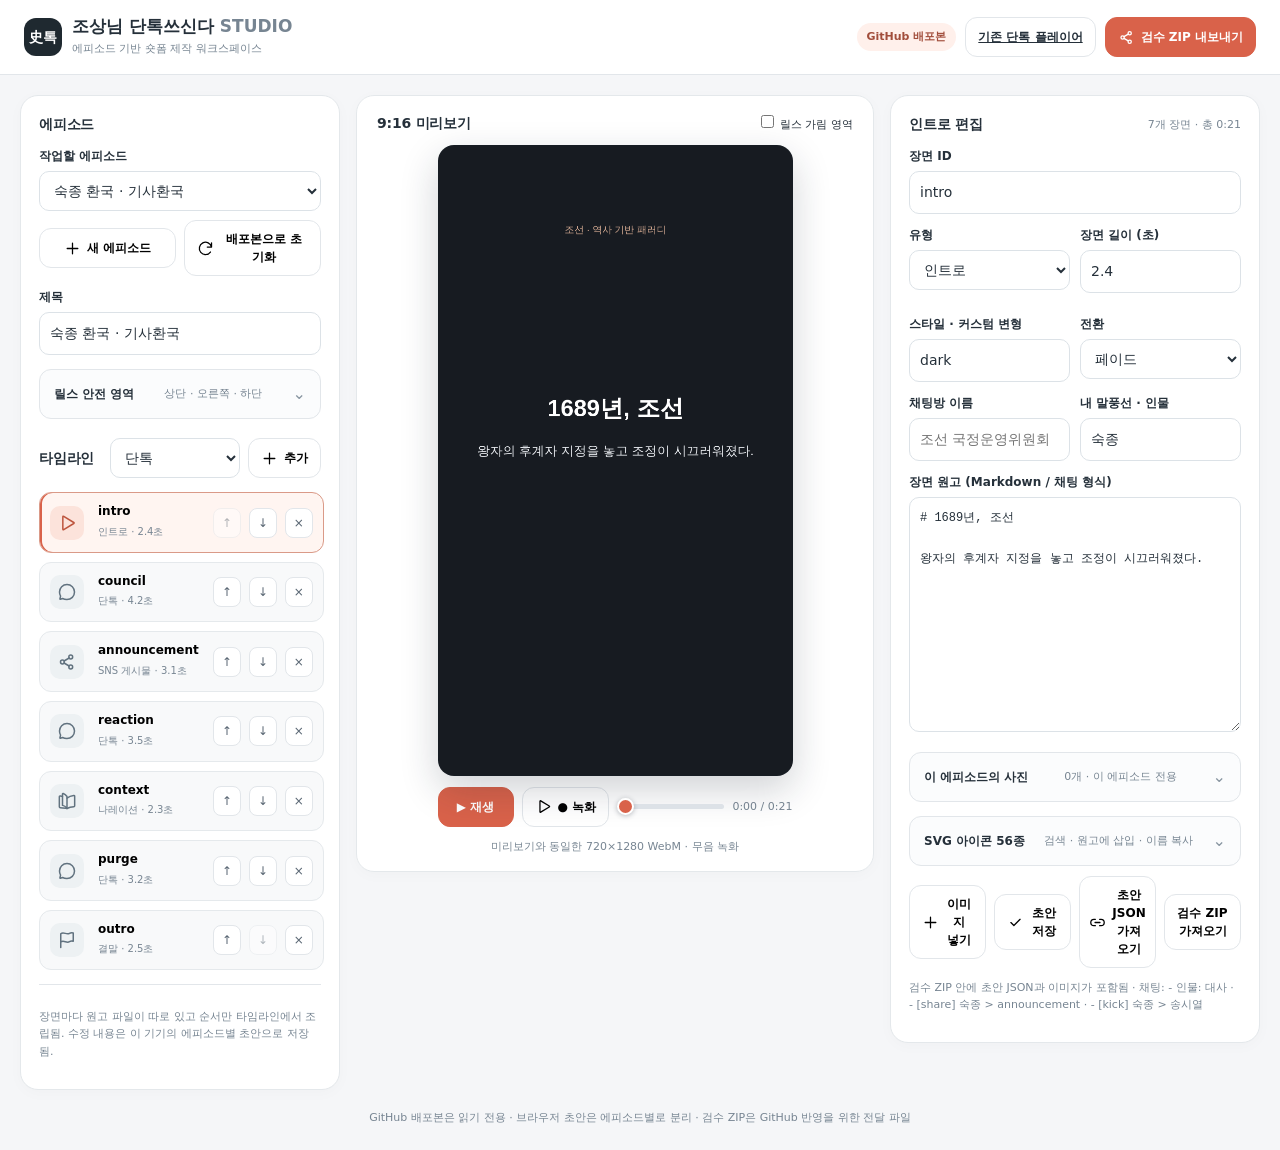
==== commit 5758dc36: "feat(studio): choose episode character when setting image avatar" ====
--- a/studio.html
+++ b/studio.html
@@ -53,7 +53,7 @@
       <details class="icon-library" id="assetsLibrary">
         <summary><strong>이 에피소드의 사진</strong> <span class="muted" id="mediaCount">0개 · 개별 저장</span></summary>
         <div class="icon-library-body">
-          <div id="mediaGrid" class="media-grid"></div>
+          <div class="row media-character-row"><label for="avatarTarget">프사 지정 대상</label><select id="avatarTarget" aria-label="프사를 바꿀 등장인물"></select></div><div id="mediaGrid" class="media-grid"></div>
           <p class="hint">사진을 누르면 선택 장면 커서 위치에 삽입됨 · 사진은 이 에피소드에만 저장됨</p>
         </div>
       </details>
--- a/studio/studio.css
+++ b/studio/studio.css
@@ -96,3 +96,45 @@
 .safe-grid{display:grid;grid-template-columns:repeat(3,minmax(0,1fr));gap:9px;margin:10px 0}
 .safe-grid label{margin:0;font-size:11px}
 .safe-grid input{width:100%;margin-top:5px}
+
+
+/* Studio refinement: prioritize a readable film monitor and predictable controls. */
+.panel{border-color:#e4e8eb;border-radius:18px;box-shadow:0 3px 15px rgba(30,44,57,.025)}
+.panel-inner{padding:18px}
+.panel h2{font-size:14px;letter-spacing:-.22px}
+.btn{gap:6px;border-radius:12px;min-height:40px;transition:background-color .14s ease,border-color .14s ease,color .14s ease}
+.btn:not(:disabled):hover{background:#faf6f4;border-color:#d9aea3}
+.btn.primary:not(:disabled):hover{background:#b94e3b;border-color:#b94e3b}
+input[type=text]:focus,select:focus,textarea:focus{border-color:#d67d65;outline:2px solid rgba(220,120,95,.16);outline-offset:1px}
+.timeline .scene-item{transition:background-color .16s ease,border-color .16s ease,box-shadow .16s ease}
+.scene-item.selected{border-color:#da9a88;background:#fff5f1;box-shadow:inset 2px 0 0 #d9624a}
+.scene-item .scene-icon{border-radius:10px;background:#edf1f3;color:#61727f}
+.scene-item.selected .scene-icon{background:#fce3db;color:#bd543d}
+.scene-item .mini{border-radius:8px;transition:background-color .12s ease}
+.scene-item .mini:not(:disabled):hover{background:#fff1eb}
+.preview-panel{gap:11px;padding:16px 15px}
+.preview-title{font-size:13px}
+.stage{border-radius:16px;box-shadow:0 14px 38px rgba(23,36,50,.20);border:1px solid rgba(25,41,55,.08)}
+.studio-video-canvas{image-rendering:auto}
+#recordBtn.recording{animation:recordPulse 1.5s ease-in-out infinite}
+@keyframes recordPulse{50%{box-shadow:0 0 0 4px rgba(225,73,63,.13)}}
+@media(min-width:1181px){.preview-panel{position:sticky;top:20px}}
+@media(min-width:801px) and (max-width:1180px){
+ .main{grid-template-columns:minmax(260px,1fr) minmax(300px,1fr);gap:14px}
+ .episode-panel{grid-column:1;grid-row:1}
+ .preview-panel{grid-column:2;grid-row:1;position:sticky;top:14px}
+ .editor-panel{grid-column:1/span 2;grid-row:2}
+ .stage{max-width:330px}
+}
+@media(max-width:800px){
+ header.top{gap:9px;flex-direction:column}
+ .header-actions{width:100%;justify-content:space-between}
+ .preview-panel{position:static}
+ .stage{width:min(100%,345px);max-width:345px}
+ .panel-inner{padding:16px}
+ .btn{min-height:43px}
+}
+@media(prefers-reduced-motion:reduce){
+ .btn,.scene-item,.scene-item .mini{transition:none}
+ #recordBtn.recording{animation:none}
+}
